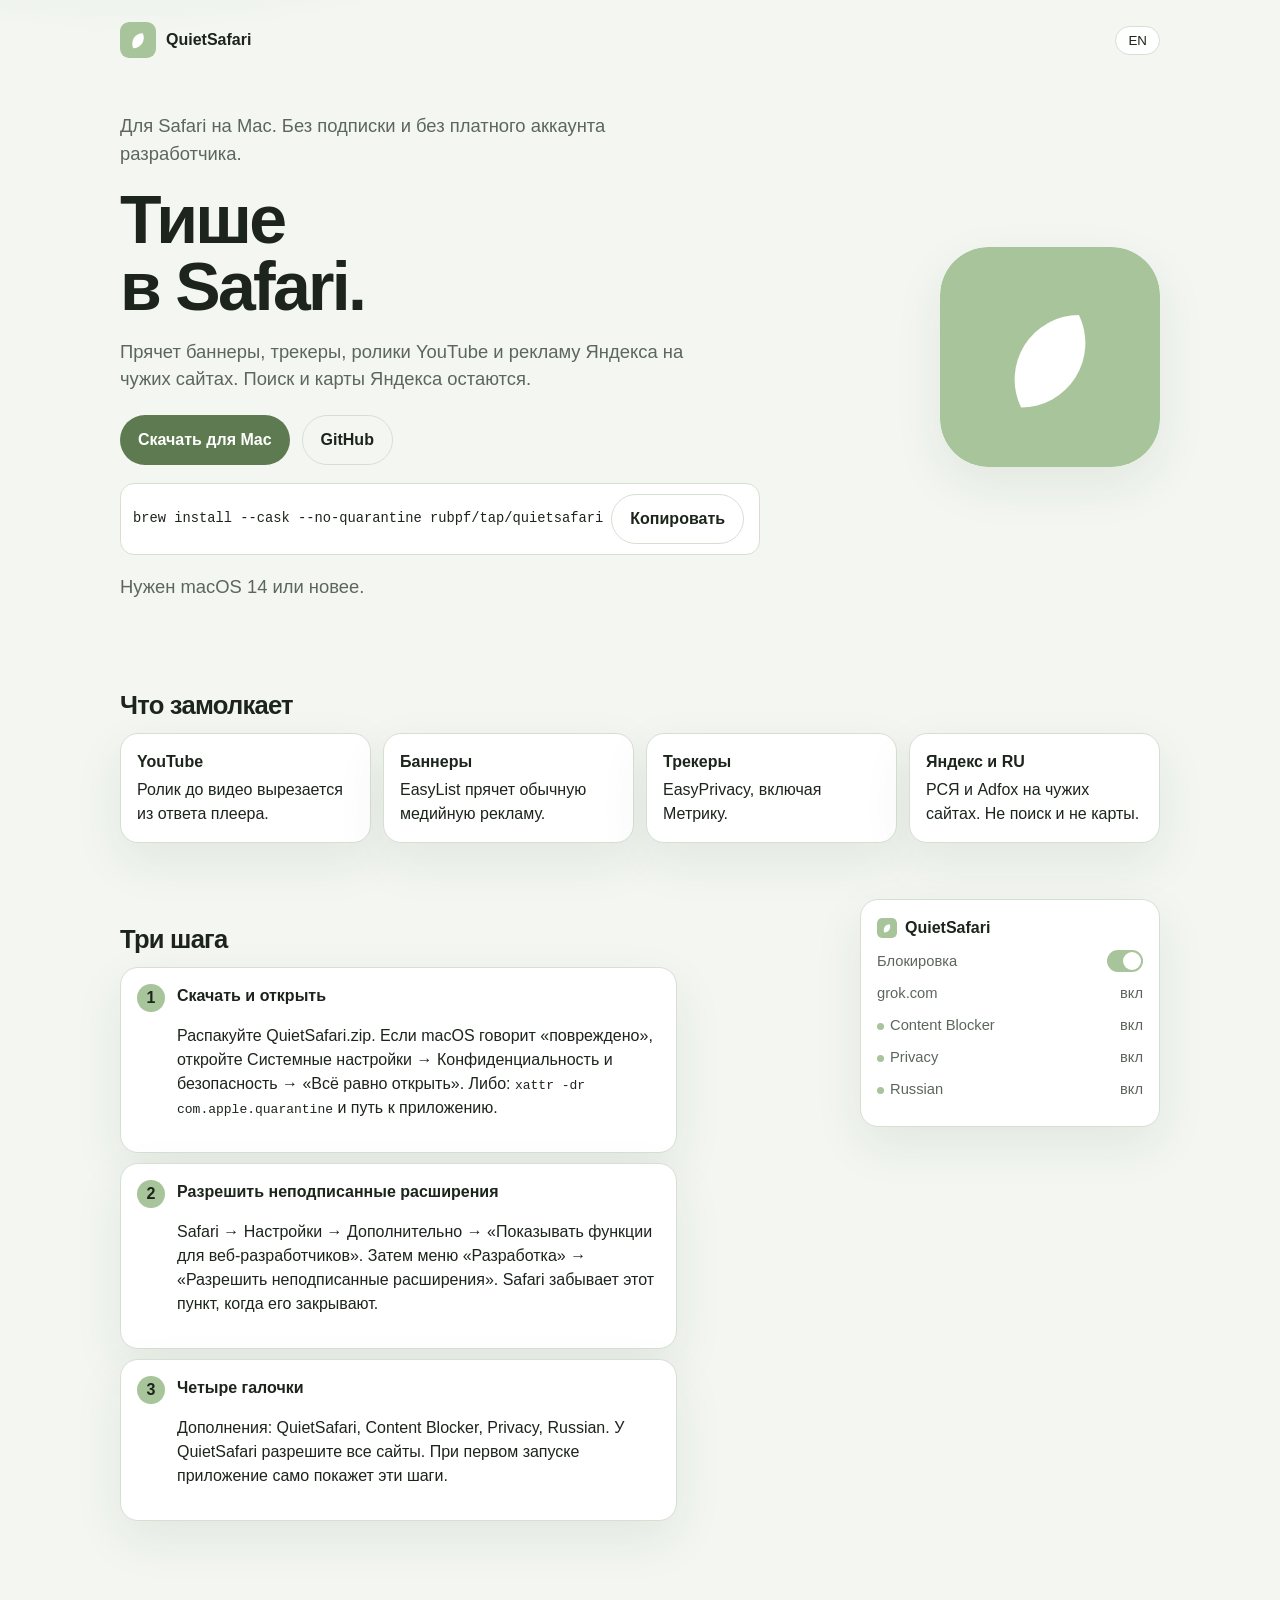
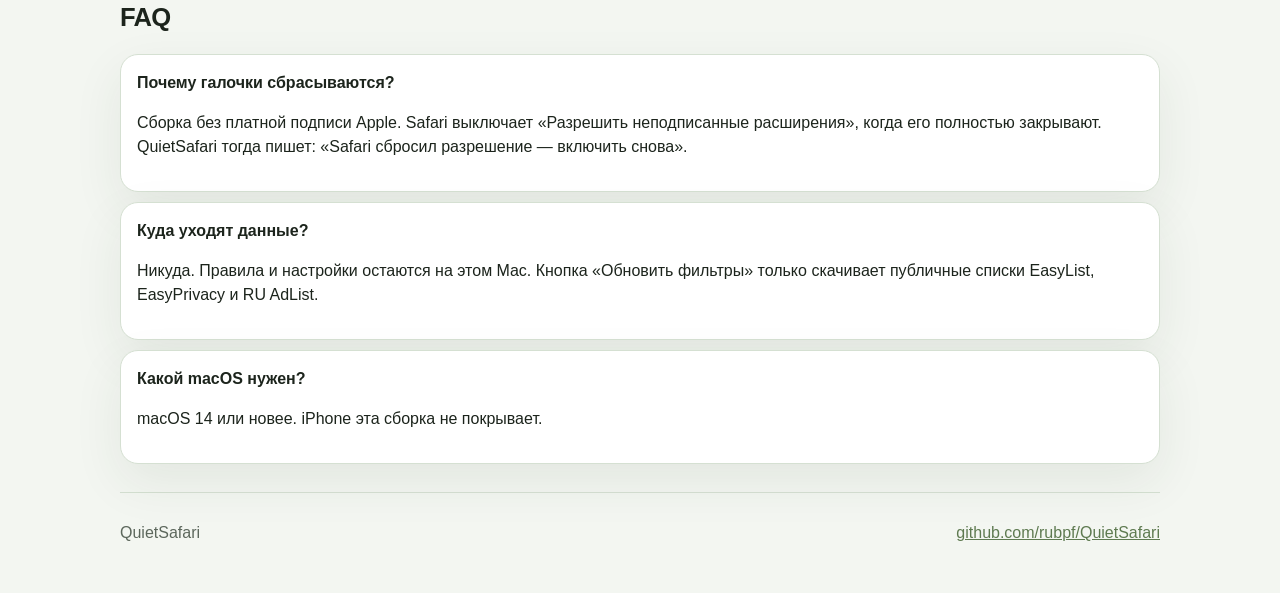
==== site/index.html @ 62b72874 "Add an ad-hoc release, Homebrew cask, and a public site. People can download QuietSafari without Xco" ====
<!DOCTYPE html>
<html lang="ru">
<head>
  <meta charset="utf-8">
  <meta name="viewport" content="width=device-width, initial-scale=1">
  <title>QuietSafari — тише в Safari</title>
  <meta name="description" content="Блокировщик рекламы для Safari на Mac. YouTube, баннеры, трекеры и реклама Яндекса. Ничего не уходит с компьютера.">
  <link rel="icon" href="icon.svg">
  <link rel="stylesheet" href="styles.css">
</head>
<body>
  <div class="wrap">
    <header class="top">
      <a class="brand" href="#top"><img src="icon.svg" alt=""> QuietSafari</a>
      <button class="lang" id="lang" type="button">EN</button>
    </header>

    <main id="top" class="hero">
      <div>
        <p class="lede ru">Для Safari на Mac. Без подписки и без платного аккаунта разработчика.</p>
        <p class="lede en">For Safari on Mac. No subscription and no paid developer account.</p>
        <h1 class="ru">Тише<br>в Safari.</h1>
        <h1 class="en">A quieter<br>Safari.</h1>
        <p class="lede ru">Прячет баннеры, трекеры, ролики YouTube и рекламу Яндекса на чужих сайтах. Поиск и карты Яндекса остаются.</p>
        <p class="lede en">Hides banners, trackers, YouTube ads, and Yandex ads on other sites. Yandex search and maps stay.</p>
        <div class="actions">
          <a class="button" href="https://github.com/rubpf/QuietSafari/releases/latest/download/QuietSafari.zip">
            <span class="ru">Скачать для Mac</span>
            <span class="en">Download for Mac</span>
          </a>
          <a class="button quiet" href="https://github.com/rubpf/QuietSafari">GitHub</a>
        </div>
        <div class="brew">
          <code id="brew">brew install --cask --no-quarantine rubpf/tap/quietsafari</code>
          <button class="button quiet" id="copy" type="button"><span class="ru">Копировать</span><span class="en">Copy</span></button>
        </div>
        <p class="lede ru">Нужен macOS 14 или новее.</p>
        <p class="lede en">Requires macOS 14 or later.</p>
      </div>
      <img class="hero-icon" src="icon.svg" alt="">
    </main>

    <section>
      <h2 class="ru">Что замолкает</h2>
      <h2 class="en">What goes quiet</h2>
      <div class="grid">
        <article class="card"><strong class="ru">YouTube</strong><strong class="en">YouTube</strong><span class="ru">Ролик до видео вырезается из ответа плеера.</span><span class="en">The pre-roll is removed from the player response.</span></article>
        <article class="card"><strong class="ru">Баннеры</strong><strong class="en">Banners</strong><span class="ru">EasyList прячет обычную медийную рекламу.</span><span class="en">EasyList hides ordinary display ads.</span></article>
        <article class="card"><strong class="ru">Трекеры</strong><strong class="en">Trackers</strong><span class="ru">EasyPrivacy, включая Метрику.</span><span class="en">EasyPrivacy, including Yandex Metrica.</span></article>
        <article class="card"><strong class="ru">Яндекс и RU</strong><strong class="en">Yandex and RU</strong><span class="ru">РСЯ и Adfox на чужих сайтах. Не поиск и не карты.</span><span class="en">Yandex ads on other sites. Not search or maps.</span></article>
      </div>
    </section>

    <section class="layout">
      <div>
        <h2 class="ru">Три шага</h2>
        <h2 class="en">Three steps</h2>
        <div class="steps">
          <article class="step">
            <div class="num">1</div>
            <div>
              <strong class="ru">Скачать и открыть</strong>
              <strong class="en">Download and open</strong>
              <p class="ru">Распакуйте QuietSafari.zip. Если macOS говорит «повреждено», откройте Системные настройки → Конфиденциальность и безопасность → «Всё равно открыть». Либо: <code>xattr -dr com.apple.quarantine</code> и путь к приложению.</p>
              <p class="en">Unzip QuietSafari.zip. If macOS says the app is damaged, open System Settings → Privacy &amp; Security → Open Anyway. Or run <code>xattr -dr com.apple.quarantine</code> on the app.</p>
            </div>
          </article>
          <article class="step">
            <div class="num">2</div>
            <div>
              <strong class="ru">Разрешить неподписанные расширения</strong>
              <strong class="en">Allow unsigned extensions</strong>
              <p class="ru">Safari → Настройки → Дополнительно → «Показывать функции для веб-разработчиков». Затем меню «Разработка» → «Разрешить неподписанные расширения». Safari забывает этот пункт, когда его закрывают.</p>
              <p class="en">Safari → Settings → Advanced → Show features for web developers. Then Develop → Allow Unsigned Extensions. Safari forgets this when it quits.</p>
            </div>
          </article>
          <article class="step">
            <div class="num">3</div>
            <div>
              <strong class="ru">Четыре галочки</strong>
              <strong class="en">Four checkboxes</strong>
              <p class="ru">Дополнения: QuietSafari, Content Blocker, Privacy, Russian. У QuietSafari разрешите все сайты. При первом запуске приложение само покажет эти шаги.</p>
              <p class="en">Extensions: QuietSafari, Content Blocker, Privacy, Russian. Allow QuietSafari on every website. The app shows these steps on first launch.</p>
            </div>
          </article>
        </div>
      </div>
      <aside class="mock" aria-hidden="true">
        <header><img src="icon.svg" alt=""> QuietSafari</header>
        <div class="row"><span class="ru">Блокировка</span><span class="en">Blocking</span><span class="switch"><i></i></span></div>
        <div class="row"><span>grok.com</span><span class="ru">вкл</span><span class="en">on</span></div>
        <div class="row"><span><i class="dot"></i>Content Blocker</span><span class="ru">вкл</span><span class="en">on</span></div>
        <div class="row"><span><i class="dot"></i>Privacy</span><span class="ru">вкл</span><span class="en">on</span></div>
        <div class="row"><span><i class="dot"></i>Russian</span><span class="ru">вкл</span><span class="en">on</span></div>
      </aside>
    </section>

    <section class="faq">
      <h2>FAQ</h2>
      <article>
        <h3 class="ru">Почему галочки сбрасываются?</h3>
        <h3 class="en">Why do the checkboxes reset?</h3>
        <p class="ru">Сборка без платной подписи Apple. Safari выключает «Разрешить неподписанные расширения», когда его полностью закрывают. QuietSafari тогда пишет: «Safari сбросил разрешение — включить снова».</p>
        <p class="en">The build has no paid Apple signature. Safari turns off Allow Unsigned Extensions when it quits. QuietSafari then says the permission was reset.</p>
      </article>
      <article>
        <h3 class="ru">Куда уходят данные?</h3>
        <h3 class="en">Where does data go?</h3>
        <p class="ru">Никуда. Правила и настройки остаются на этом Mac. Кнопка «Обновить фильтры» только скачивает публичные списки EasyList, EasyPrivacy и RU AdList.</p>
        <p class="en">Nowhere. Rules and settings stay on this Mac. Update filters only downloads the public EasyList, EasyPrivacy, and RU AdList files.</p>
      </article>
      <article>
        <h3 class="ru">Какой macOS нужен?</h3>
        <h3 class="en">Which macOS?</h3>
        <p class="ru">macOS 14 или новее. iPhone эта сборка не покрывает.</p>
        <p class="en">macOS 14 or later. This build does not cover iPhone.</p>
      </article>
    </section>

    <footer>
      <span>QuietSafari</span>
      <a href="https://github.com/rubpf/QuietSafari">github.com/rubpf/QuietSafari</a>
    </footer>
  </div>
  <script src="site.js"></script>
</body>
</html>
---- site/styles.css ----
:root {
  --paper: #f3f6f1;
  --ink: #1c241c;
  --muted: #5c675c;
  --line: #d5e0d2;
  --sage: #a8c49a;
  --sage-deep: #5e7a50;
  --card: #ffffff;
  --shadow: 0 18px 50px rgba(40, 60, 40, 0.08);
  color-scheme: light;
}

@media (prefers-color-scheme: dark) {
  :root {
    --paper: #171c17;
    --ink: #e7eee4;
    --muted: #b7c3b4;
    --line: #2c362c;
    --sage: #a8c49a;
    --sage-deep: #c5d9ba;
    --card: #212821;
    --shadow: 0 18px 50px rgba(0, 0, 0, 0.35);
    color-scheme: dark;
  }
}

* { box-sizing: border-box; }

html { scroll-behavior: smooth; }

body {
  margin: 0;
  font-family: "Avenir Next", "Segoe UI", sans-serif;
  background:
    radial-gradient(900px 420px at 10% -10%, rgba(168, 196, 154, 0.35), transparent 60%),
    var(--paper);
  color: var(--ink);
  line-height: 1.5;
}

body.lang-en .ru { display: none; }
body:not(.lang-en) .en { display: none; }

a { color: var(--sage-deep); }

.wrap {
  width: min(1040px, calc(100% - 40px));
  margin: 0 auto;
}

.top {
  display: flex;
  align-items: center;
  justify-content: space-between;
  padding: 22px 0 8px;
}

.brand {
  display: flex;
  gap: 10px;
  align-items: center;
  color: inherit;
  text-decoration: none;
  font-weight: 600;
}

.brand img, .hero-icon {
  width: 36px;
  height: 36px;
  border-radius: 9px;
}

.lang {
  border: 1px solid var(--line);
  background: var(--card);
  color: var(--ink);
  border-radius: 999px;
  padding: 6px 12px;
  cursor: pointer;
}

.hero {
  display: grid;
  grid-template-columns: 1.3fr 0.7fr;
  gap: 36px;
  align-items: center;
  padding: 28px 0 18px;
  animation: rise 0.7s ease both;
}

h1 {
  font-size: clamp(40px, 6vw, 68px);
  line-height: 0.98;
  letter-spacing: -0.04em;
  margin: 12px 0;
  font-weight: 560;
}

.lede { font-size: 1.15rem; color: var(--muted); max-width: 38rem; }

.actions { display: flex; flex-wrap: wrap; gap: 12px; margin-top: 22px; }

.button {
  display: inline-flex;
  align-items: center;
  gap: 8px;
  background: var(--sage-deep);
  color: #fff;
  text-decoration: none;
  border: 0;
  border-radius: 999px;
  padding: 12px 18px;
  font: inherit;
  font-weight: 600;
  cursor: pointer;
}

.button.quiet {
  background: transparent;
  color: var(--ink);
  border: 1px solid var(--line);
}

.hero-icon {
  width: min(220px, 70%);
  height: auto;
  border-radius: 48px;
  justify-self: end;
  box-shadow: var(--shadow);
  animation: float 6s ease-in-out infinite;
}

.brew {
  display: flex;
  gap: 8px;
  align-items: center;
  margin-top: 18px;
  background: var(--card);
  border: 1px solid var(--line);
  border-radius: 14px;
  padding: 10px 12px;
  max-width: 40rem;
}

.brew code { font-size: 0.86rem; overflow-x: auto; }

section { padding: 28px 0; }

h2 {
  font-size: 1.6rem;
  letter-spacing: -0.03em;
  margin-bottom: 8px;
}

.grid {
  display: grid;
  grid-template-columns: repeat(4, 1fr);
  gap: 12px;
}

.card, .step, .faq article, .mock {
  background: var(--card);
  border: 1px solid var(--line);
  border-radius: 18px;
  padding: 16px;
  box-shadow: var(--shadow);
}

.card strong { display: block; margin-bottom: 4px; }

.layout {
  display: grid;
  grid-template-columns: 1.1fr 0.9fr;
  gap: 28px;
  align-items: start;
}

.steps { display: grid; gap: 10px; }

.step { display: grid; grid-template-columns: auto 1fr; gap: 12px; }
.num {
  width: 28px;
  height: 28px;
  border-radius: 50%;
  background: var(--sage);
  color: #1c241c;
  display: grid;
  place-items: center;
  font-weight: 700;
}

.mock { width: min(300px, 100%); margin-left: auto; }
.mock header { display: flex; gap: 8px; align-items: center; font-weight: 650; }
.mock header img { width: 20px; height: 20px; border-radius: 5px; }
.row { display: flex; justify-content: space-between; align-items: center; margin: 10px 0; color: var(--muted); font-size: 0.92rem; }
.switch {
  width: 36px; height: 22px; border-radius: 99px; background: var(--sage); position: relative;
}
.switch i {
  position: absolute; top: 2px; right: 2px; width: 18px; height: 18px; border-radius: 50%; background: white;
}
.dot { width: 7px; height: 7px; border-radius: 50%; background: var(--sage); display: inline-block; margin-right: 6px; }

.faq { display: grid; gap: 10px; }
.faq h3 { margin: 0 0 6px; font-size: 1rem; }

footer {
  display: flex;
  justify-content: space-between;
  gap: 12px;
  padding: 28px 0 48px;
  color: var(--muted);
  border-top: 1px solid var(--line);
}

@media (max-width: 800px) {
  .hero, .layout, .grid { grid-template-columns: 1fr; }
  .hero-icon, .mock { justify-self: start; margin-left: 0; }
}

@keyframes rise {
  from { opacity: 0; transform: translateY(10px); }
  to { opacity: 1; transform: none; }
}

@keyframes float {
  0%, 100% { transform: translateY(0); }
  50% { transform: translateY(-8px); }
}

@media (prefers-reduced-motion: reduce) {
  .hero, .hero-icon { animation: none; }
}
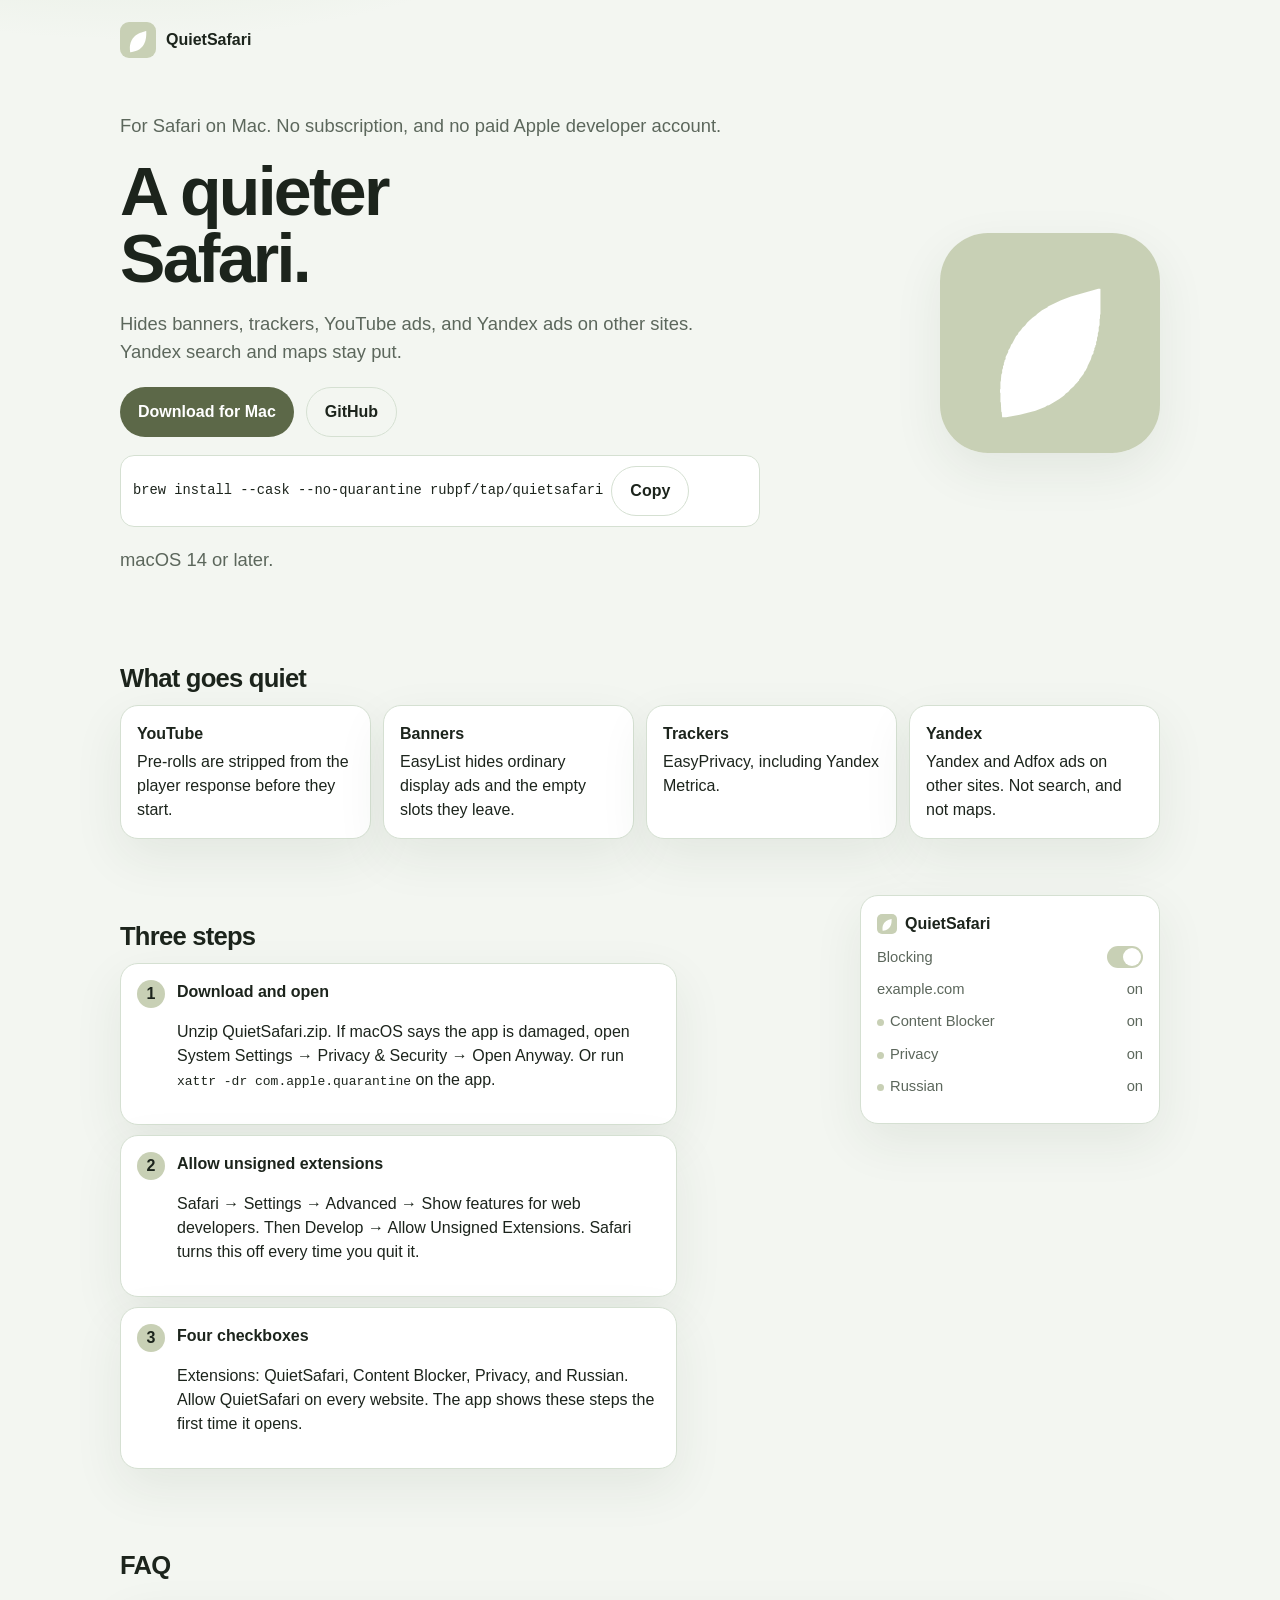
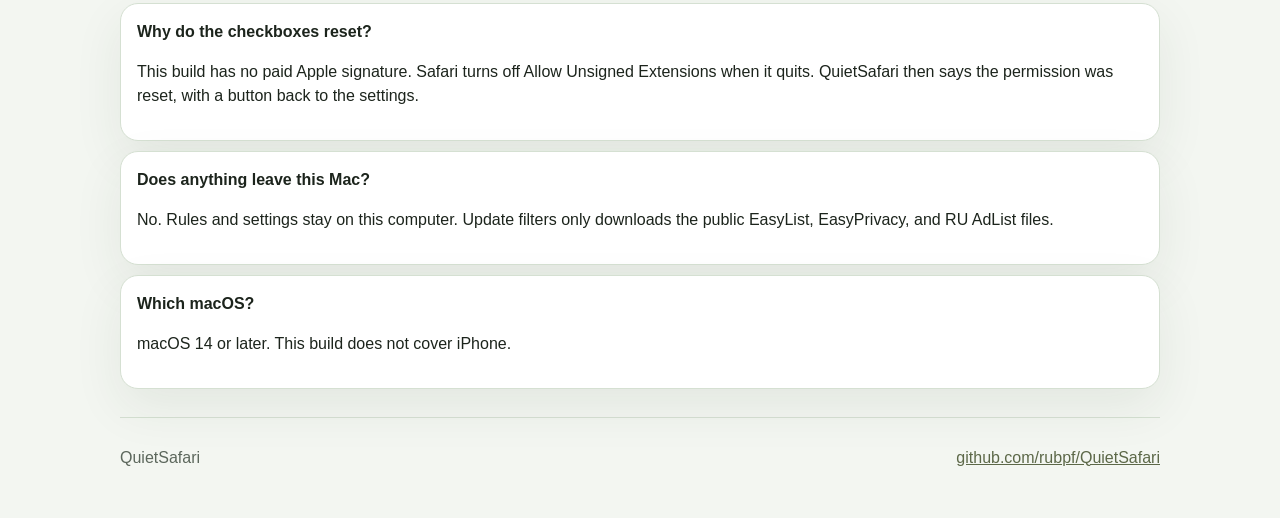
==== commit 2d0de32a: "Switch the product to English and trace the real leaf. The site, app, popup, test page, and docs now" ====
--- a/site/index.html
+++ b/site/index.html
@@ -1,10 +1,10 @@
 <!DOCTYPE html>
-<html lang="ru">
+<html lang="en">
 <head>
   <meta charset="utf-8">
   <meta name="viewport" content="width=device-width, initial-scale=1">
-  <title>QuietSafari — тише в Safari</title>
-  <meta name="description" content="Блокировщик рекламы для Safari на Mac. YouTube, баннеры, трекеры и реклама Яндекса. Ничего не уходит с компьютера.">
+  <title>QuietSafari — a quieter Safari</title>
+  <meta name="description" content="An ad blocker for Safari on Mac. YouTube, banners, trackers, and Yandex ads. Nothing leaves this computer.">
   <link rel="icon" href="icon.svg">
   <link rel="stylesheet" href="styles.css">
 </head>
@@ -12,108 +12,86 @@
   <div class="wrap">
     <header class="top">
       <a class="brand" href="#top"><img src="icon.svg" alt=""> QuietSafari</a>
-      <button class="lang" id="lang" type="button">EN</button>
     </header>
 
     <main id="top" class="hero">
       <div>
-        <p class="lede ru">Для Safari на Mac. Без подписки и без платного аккаунта разработчика.</p>
-        <p class="lede en">For Safari on Mac. No subscription and no paid developer account.</p>
-        <h1 class="ru">Тише<br>в Safari.</h1>
-        <h1 class="en">A quieter<br>Safari.</h1>
-        <p class="lede ru">Прячет баннеры, трекеры, ролики YouTube и рекламу Яндекса на чужих сайтах. Поиск и карты Яндекса остаются.</p>
-        <p class="lede en">Hides banners, trackers, YouTube ads, and Yandex ads on other sites. Yandex search and maps stay.</p>
+        <p class="lede">For Safari on Mac. No subscription, and no paid Apple developer account.</p>
+        <h1>A quieter<br>Safari.</h1>
+        <p class="lede">Hides banners, trackers, YouTube ads, and Yandex ads on other sites. Yandex search and maps stay put.</p>
         <div class="actions">
-          <a class="button" href="https://github.com/rubpf/QuietSafari/releases/latest/download/QuietSafari.zip">
-            <span class="ru">Скачать для Mac</span>
-            <span class="en">Download for Mac</span>
-          </a>
+          <a class="button" href="https://github.com/rubpf/QuietSafari/releases/latest/download/QuietSafari.zip">Download for Mac</a>
           <a class="button quiet" href="https://github.com/rubpf/QuietSafari">GitHub</a>
         </div>
         <div class="brew">
           <code id="brew">brew install --cask --no-quarantine rubpf/tap/quietsafari</code>
-          <button class="button quiet" id="copy" type="button"><span class="ru">Копировать</span><span class="en">Copy</span></button>
+          <button class="button quiet" id="copy" type="button">Copy</button>
         </div>
-        <p class="lede ru">Нужен macOS 14 или новее.</p>
-        <p class="lede en">Requires macOS 14 or later.</p>
+        <p class="lede">macOS 14 or later.</p>
       </div>
-      <img class="hero-icon" src="icon.svg" alt="">
+      <img class="hero-icon" src="icon.svg" alt="QuietSafari icon">
     </main>
 
     <section>
-      <h2 class="ru">Что замолкает</h2>
-      <h2 class="en">What goes quiet</h2>
+      <h2>What goes quiet</h2>
       <div class="grid">
-        <article class="card"><strong class="ru">YouTube</strong><strong class="en">YouTube</strong><span class="ru">Ролик до видео вырезается из ответа плеера.</span><span class="en">The pre-roll is removed from the player response.</span></article>
-        <article class="card"><strong class="ru">Баннеры</strong><strong class="en">Banners</strong><span class="ru">EasyList прячет обычную медийную рекламу.</span><span class="en">EasyList hides ordinary display ads.</span></article>
-        <article class="card"><strong class="ru">Трекеры</strong><strong class="en">Trackers</strong><span class="ru">EasyPrivacy, включая Метрику.</span><span class="en">EasyPrivacy, including Yandex Metrica.</span></article>
-        <article class="card"><strong class="ru">Яндекс и RU</strong><strong class="en">Yandex and RU</strong><span class="ru">РСЯ и Adfox на чужих сайтах. Не поиск и не карты.</span><span class="en">Yandex ads on other sites. Not search or maps.</span></article>
+        <article class="card"><strong>YouTube</strong><span>Pre-rolls are stripped from the player response before they start.</span></article>
+        <article class="card"><strong>Banners</strong><span>EasyList hides ordinary display ads and the empty slots they leave.</span></article>
+        <article class="card"><strong>Trackers</strong><span>EasyPrivacy, including Yandex Metrica.</span></article>
+        <article class="card"><strong>Yandex</strong><span>Yandex and Adfox ads on other sites. Not search, and not maps.</span></article>
       </div>
     </section>
 
     <section class="layout">
       <div>
-        <h2 class="ru">Три шага</h2>
-        <h2 class="en">Three steps</h2>
+        <h2>Three steps</h2>
         <div class="steps">
           <article class="step">
             <div class="num">1</div>
             <div>
-              <strong class="ru">Скачать и открыть</strong>
-              <strong class="en">Download and open</strong>
-              <p class="ru">Распакуйте QuietSafari.zip. Если macOS говорит «повреждено», откройте Системные настройки → Конфиденциальность и безопасность → «Всё равно открыть». Либо: <code>xattr -dr com.apple.quarantine</code> и путь к приложению.</p>
-              <p class="en">Unzip QuietSafari.zip. If macOS says the app is damaged, open System Settings → Privacy &amp; Security → Open Anyway. Or run <code>xattr -dr com.apple.quarantine</code> on the app.</p>
+              <strong>Download and open</strong>
+              <p>Unzip QuietSafari.zip. If macOS says the app is damaged, open System Settings → Privacy &amp; Security → Open Anyway. Or run <code>xattr -dr com.apple.quarantine</code> on the app.</p>
             </div>
           </article>
           <article class="step">
             <div class="num">2</div>
             <div>
-              <strong class="ru">Разрешить неподписанные расширения</strong>
-              <strong class="en">Allow unsigned extensions</strong>
-              <p class="ru">Safari → Настройки → Дополнительно → «Показывать функции для веб-разработчиков». Затем меню «Разработка» → «Разрешить неподписанные расширения». Safari забывает этот пункт, когда его закрывают.</p>
-              <p class="en">Safari → Settings → Advanced → Show features for web developers. Then Develop → Allow Unsigned Extensions. Safari forgets this when it quits.</p>
+              <strong>Allow unsigned extensions</strong>
+              <p>Safari → Settings → Advanced → Show features for web developers. Then Develop → Allow Unsigned Extensions. Safari turns this off every time you quit it.</p>
             </div>
           </article>
           <article class="step">
             <div class="num">3</div>
             <div>
-              <strong class="ru">Четыре галочки</strong>
-              <strong class="en">Four checkboxes</strong>
-              <p class="ru">Дополнения: QuietSafari, Content Blocker, Privacy, Russian. У QuietSafari разрешите все сайты. При первом запуске приложение само покажет эти шаги.</p>
-              <p class="en">Extensions: QuietSafari, Content Blocker, Privacy, Russian. Allow QuietSafari on every website. The app shows these steps on first launch.</p>
+              <strong>Four checkboxes</strong>
+              <p>Extensions: QuietSafari, Content Blocker, Privacy, and Russian. Allow QuietSafari on every website. The app shows these steps the first time it opens.</p>
             </div>
           </article>
         </div>
       </div>
       <aside class="mock" aria-hidden="true">
         <header><img src="icon.svg" alt=""> QuietSafari</header>
-        <div class="row"><span class="ru">Блокировка</span><span class="en">Blocking</span><span class="switch"><i></i></span></div>
-        <div class="row"><span>grok.com</span><span class="ru">вкл</span><span class="en">on</span></div>
-        <div class="row"><span><i class="dot"></i>Content Blocker</span><span class="ru">вкл</span><span class="en">on</span></div>
-        <div class="row"><span><i class="dot"></i>Privacy</span><span class="ru">вкл</span><span class="en">on</span></div>
-        <div class="row"><span><i class="dot"></i>Russian</span><span class="ru">вкл</span><span class="en">on</span></div>
+        <div class="row"><span>Blocking</span><span class="switch"><i></i></span></div>
+        <div class="row"><span>example.com</span><span>on</span></div>
+        <div class="row"><span><i class="dot"></i>Content Blocker</span><span>on</span></div>
+        <div class="row"><span><i class="dot"></i>Privacy</span><span>on</span></div>
+        <div class="row"><span><i class="dot"></i>Russian</span><span>on</span></div>
       </aside>
     </section>
 
     <section class="faq">
       <h2>FAQ</h2>
       <article>
-        <h3 class="ru">Почему галочки сбрасываются?</h3>
-        <h3 class="en">Why do the checkboxes reset?</h3>
-        <p class="ru">Сборка без платной подписи Apple. Safari выключает «Разрешить неподписанные расширения», когда его полностью закрывают. QuietSafari тогда пишет: «Safari сбросил разрешение — включить снова».</p>
-        <p class="en">The build has no paid Apple signature. Safari turns off Allow Unsigned Extensions when it quits. QuietSafari then says the permission was reset.</p>
+        <h3>Why do the checkboxes reset?</h3>
+        <p>This build has no paid Apple signature. Safari turns off Allow Unsigned Extensions when it quits. QuietSafari then says the permission was reset, with a button back to the settings.</p>
       </article>
       <article>
-        <h3 class="ru">Куда уходят данные?</h3>
-        <h3 class="en">Where does data go?</h3>
-        <p class="ru">Никуда. Правила и настройки остаются на этом Mac. Кнопка «Обновить фильтры» только скачивает публичные списки EasyList, EasyPrivacy и RU AdList.</p>
-        <p class="en">Nowhere. Rules and settings stay on this Mac. Update filters only downloads the public EasyList, EasyPrivacy, and RU AdList files.</p>
+        <h3>Does anything leave this Mac?</h3>
+        <p>No. Rules and settings stay on this computer. Update filters only downloads the public EasyList, EasyPrivacy, and RU AdList files.</p>
       </article>
       <article>
-        <h3 class="ru">Какой macOS нужен?</h3>
-        <h3 class="en">Which macOS?</h3>
-        <p class="ru">macOS 14 или новее. iPhone эта сборка не покрывает.</p>
-        <p class="en">macOS 14 or later. This build does not cover iPhone.</p>
+        <h3>Which macOS?</h3>
+        <p>macOS 14 or later. This build does not cover iPhone.</p>
       </article>
     </section>
 
--- a/site/styles.css
+++ b/site/styles.css
@@ -3,8 +3,8 @@
   --ink: #1c241c;
   --muted: #5c675c;
   --line: #d5e0d2;
-  --sage: #a8c49a;
-  --sage-deep: #5e7a50;
+  --sage: #c8d0b5;
+  --sage-deep: #5c6848;
   --card: #ffffff;
   --shadow: 0 18px 50px rgba(40, 60, 40, 0.08);
   color-scheme: light;
@@ -16,8 +16,8 @@
     --ink: #e7eee4;
     --muted: #b7c3b4;
     --line: #2c362c;
-    --sage: #a8c49a;
-    --sage-deep: #c5d9ba;
+    --sage: #c8d0b5;
+    --sage-deep: #d5dcc8;
     --card: #212821;
     --shadow: 0 18px 50px rgba(0, 0, 0, 0.35);
     color-scheme: dark;
@@ -38,9 +38,6 @@
   line-height: 1.5;
 }
 
-body.lang-en .ru { display: none; }
-body:not(.lang-en) .en { display: none; }
-
 a { color: var(--sage-deep); }
 
 .wrap {
@@ -68,15 +65,6 @@
   width: 36px;
   height: 36px;
   border-radius: 9px;
-}
-
-.lang {
-  border: 1px solid var(--line);
-  background: var(--card);
-  color: var(--ink);
-  border-radius: 999px;
-  padding: 6px 12px;
-  cursor: pointer;
 }
 
 .hero {
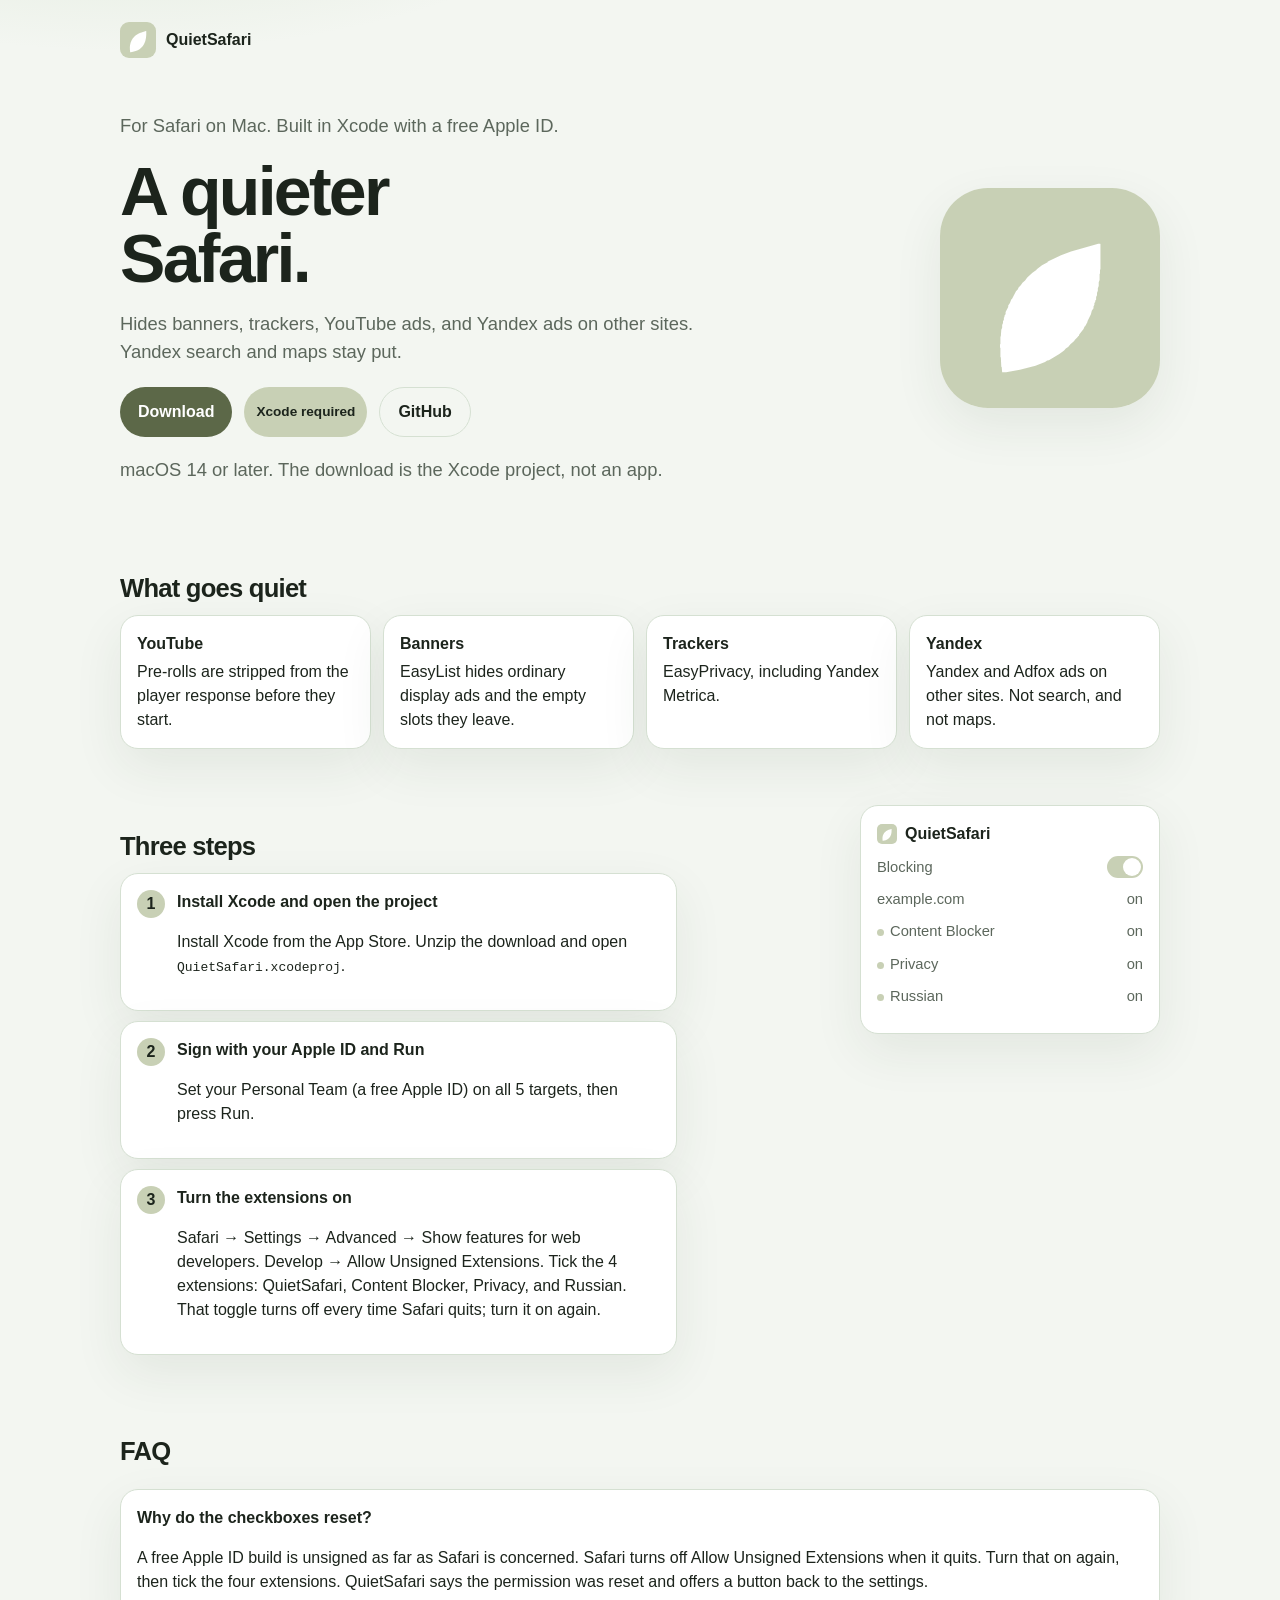
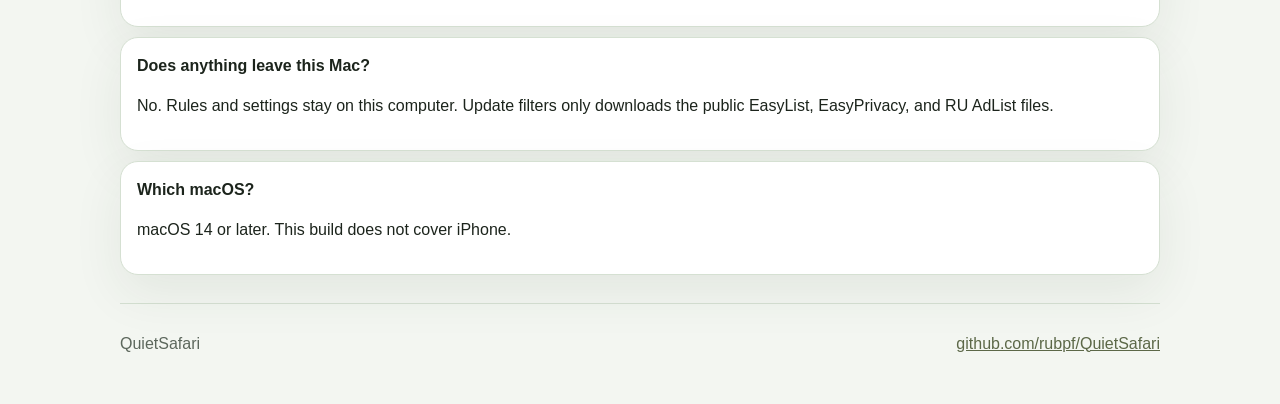
==== commit a28f7b02: "Point install at an Xcode build with a free Apple ID. Safari rejects the ad-hoc app, so the site and" ====
--- a/site/index.html
+++ b/site/index.html
@@ -16,18 +16,15 @@
 
     <main id="top" class="hero">
       <div>
-        <p class="lede">For Safari on Mac. No subscription, and no paid Apple developer account.</p>
+        <p class="lede">For Safari on Mac. Built in Xcode with a free Apple ID.</p>
         <h1>A quieter<br>Safari.</h1>
         <p class="lede">Hides banners, trackers, YouTube ads, and Yandex ads on other sites. Yandex search and maps stay put.</p>
         <div class="actions">
-          <a class="button" href="https://github.com/rubpf/QuietSafari/releases/latest/download/QuietSafari.zip">Download for Mac</a>
+          <a class="button" href="https://github.com/rubpf/QuietSafari/archive/refs/heads/main.zip">Download</a>
+          <span class="badge">Xcode required</span>
           <a class="button quiet" href="https://github.com/rubpf/QuietSafari">GitHub</a>
         </div>
-        <div class="brew">
-          <code id="brew">brew install --cask --no-quarantine rubpf/tap/quietsafari</code>
-          <button class="button quiet" id="copy" type="button">Copy</button>
-        </div>
-        <p class="lede">macOS 14 or later.</p>
+        <p class="lede">macOS 14 or later. The download is the Xcode project, not an app.</p>
       </div>
       <img class="hero-icon" src="icon.svg" alt="QuietSafari icon">
     </main>
@@ -49,22 +46,22 @@
           <article class="step">
             <div class="num">1</div>
             <div>
-              <strong>Download and open</strong>
-              <p>Unzip QuietSafari.zip. If macOS says the app is damaged, open System Settings → Privacy &amp; Security → Open Anyway. Or run <code>xattr -dr com.apple.quarantine</code> on the app.</p>
+              <strong>Install Xcode and open the project</strong>
+              <p>Install Xcode from the App Store. Unzip the download and open <code>QuietSafari.xcodeproj</code>.</p>
             </div>
           </article>
           <article class="step">
             <div class="num">2</div>
             <div>
-              <strong>Allow unsigned extensions</strong>
-              <p>Safari → Settings → Advanced → Show features for web developers. Then Develop → Allow Unsigned Extensions. Safari turns this off every time you quit it.</p>
+              <strong>Sign with your Apple ID and Run</strong>
+              <p>Set your Personal Team (a free Apple ID) on all 5 targets, then press Run.</p>
             </div>
           </article>
           <article class="step">
             <div class="num">3</div>
             <div>
-              <strong>Four checkboxes</strong>
-              <p>Extensions: QuietSafari, Content Blocker, Privacy, and Russian. Allow QuietSafari on every website. The app shows these steps the first time it opens.</p>
+              <strong>Turn the extensions on</strong>
+              <p>Safari → Settings → Advanced → Show features for web developers. Develop → Allow Unsigned Extensions. Tick the 4 extensions: QuietSafari, Content Blocker, Privacy, and Russian. That toggle turns off every time Safari quits; turn it on again.</p>
             </div>
           </article>
         </div>
@@ -83,7 +80,7 @@
       <h2>FAQ</h2>
       <article>
         <h3>Why do the checkboxes reset?</h3>
-        <p>This build has no paid Apple signature. Safari turns off Allow Unsigned Extensions when it quits. QuietSafari then says the permission was reset, with a button back to the settings.</p>
+        <p>A free Apple ID build is unsigned as far as Safari is concerned. Safari turns off Allow Unsigned Extensions when it quits. Turn that on again, then tick the four extensions. QuietSafari says the permission was reset and offers a button back to the settings.</p>
       </article>
       <article>
         <h3>Does anything leave this Mac?</h3>
@@ -100,6 +97,5 @@
       <a href="https://github.com/rubpf/QuietSafari">github.com/rubpf/QuietSafari</a>
     </footer>
   </div>
-  <script src="site.js"></script>
 </body>
 </html>
--- a/site/styles.css
+++ b/site/styles.css
@@ -109,6 +109,17 @@
   border: 1px solid var(--line);
 }
 
+.badge {
+  display: inline-flex;
+  align-items: center;
+  border-radius: 999px;
+  padding: 6px 12px;
+  background: var(--sage);
+  color: #1c241c;
+  font-size: 0.85rem;
+  font-weight: 600;
+}
+
 .hero-icon {
   width: min(220px, 70%);
   height: auto;
